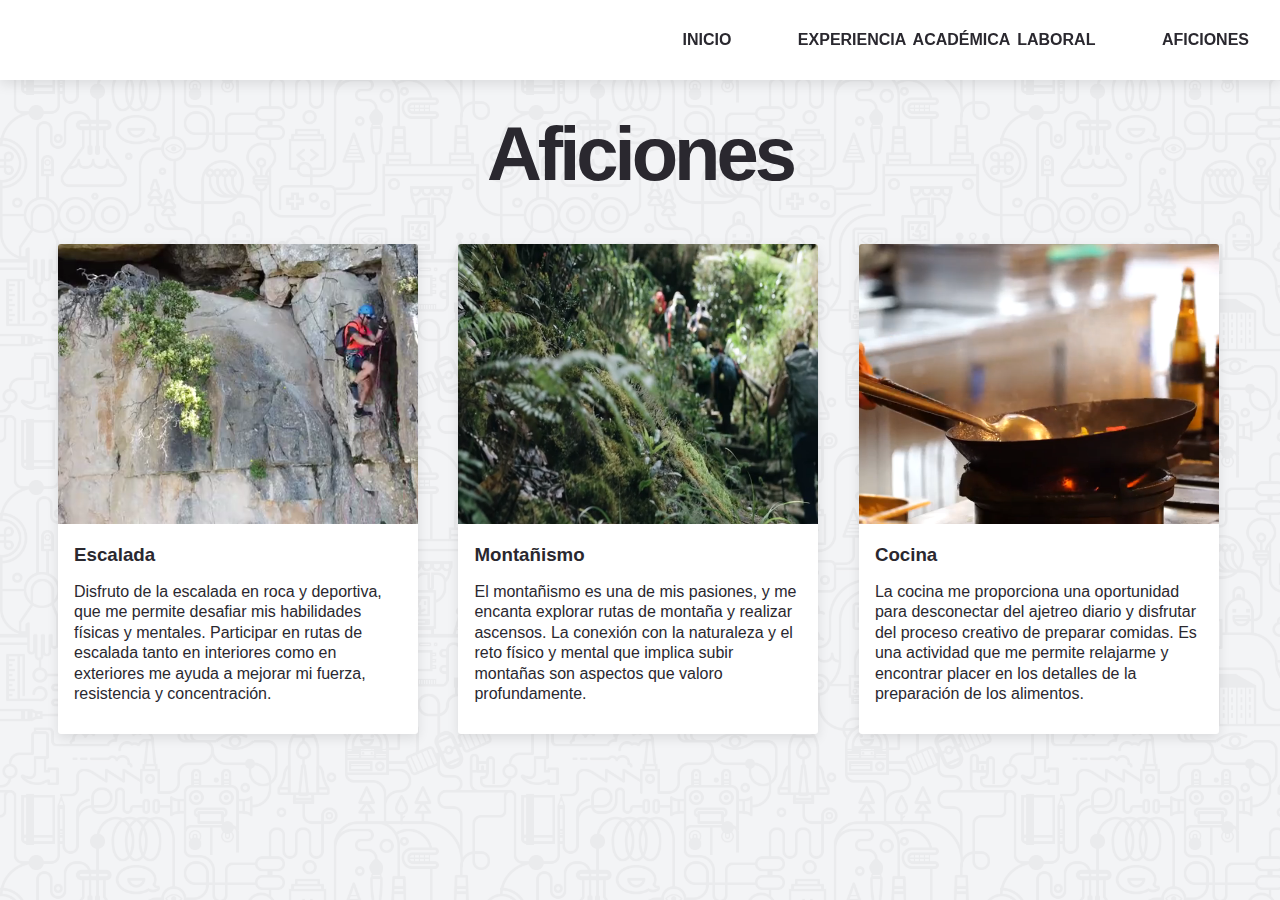
==== aficiones.html @ ba7e53c0 "first commit" ====
<!-- 
    Nombre: Ion Cerezo
    Fecha: 17/09/2024
    Módulo: Desarrollo de aplicaciones web.
    UD: 01
    Asignatura: Lenguaje de marcas y Sistemas de gestión de la información
    Nombre del ejercicio: Tarea Evaluativa 02
    Tarea autoevaluativa: https://docs.google.com/document/d/19-uhKb5pA9MtU6Qa8hVRC0VMDV7rVPfle52HvGSOS9o/edit?usp=sharing
    Código en vivo: 
-->

<!-- Declaración del doctype en HTML5 -->
<!DOCTYPE html>
<!-- Sintaxis en HTML5. -->
<html lang="es">

<head>
  <meta name="viewport" content="width=device-width, initial-scale=1.0">
  <meta charset="utf-8">
  <meta name="description" content="Página con aficiones.">
  <meta name="keywords" content="CV, Curriculum Vitae, Aficiones, Escalada, Cocina, Montañismo">
  <title>Aficiones</title>
</head>

<body style="background-color: #f3f4f6; font-family:  Helvetica, Arial, sans-serif;">
  <!-- Etiqueta para mostrar el contenido inicial de la página -->
  <header>
    <h1>Aficiones</h1>
    <!--Definir estilos en un archivo externo enlazado-->
    <link rel="stylesheet" href="./styles/styles.css">
  </header>

  <!-- Sección para mostrar mis aficiones -->
  <main>
    <!-- Div para agrupar las tres secciones y estilarlas-->
    <div style="margin: auto; max-width: 1200px">
      <section class="aficiones">
        <!-- Video en varios formatos para compatibilidad -->
        <video autoplay muted loop preload="auto">
          <source src="videos/escalada.mp4" type="video/mp4" />
          <source src="videos/escalada.webm" type="video/webm" />
          <source src="videos/escalada.ogv" type="video/ogg" />
          <img src="images/imagennovideo.png" alt="No soporta el vídeo" />
          Su navegador no es compatible con los videos elegidos
        </video>
        <!-- Lista con definiciones -->
        <dl>
          <dt>Escalada</dt>
          <dd>
            Disfruto de la escalada en roca y deportiva, que me permite desafiar
            mis habilidades físicas y mentales. Participar en rutas de escalada
            tanto en interiores como en exteriores me ayuda a mejorar mi fuerza,
            resistencia y concentración.
          </dd>
        </dl>
      </section>

      <section class="aficiones">
        <!-- Video en varios formatos para compatibilidad -->
        <video autoplay muted loop preload="auto">
          <source src="videos/senderismo.mp4" type="video/mp4" />
          <source src="videos/senderismo.webm" type="video/webm" />
          <source src="videos/senderismo.ogv" type="video/ogg" />
          <img src="images/imagennovideo.png" alt="No soporta el vídeo" />
          Su navegador no es compatible con los videos elegidos
        </video>
        <dl>
          <dt>Montañismo</dt>
          <dd>
            El montañismo es una de mis pasiones, y me encanta explorar rutas de
            montaña y realizar ascensos. La conexión con la naturaleza y el reto
            físico y mental que implica subir montañas son aspectos que valoro
            profundamente.
          </dd>
        </dl>
      </section>

      <section class="aficiones">
        <!-- Video en varios formatos para compatibilidad -->
        <video autoplay muted loop preload="auto">
          <source src="videos/cocina.mp4" type="video/mp4" />
          <source src="videos/cocina.webm" type="video/webm" />
          <source src="videos/cocina.ogv" type="video/ogg" />
          <img src="images/imagennovideo.png" alt="No soporta el vídeo." />
          Su navegador no es compatible con los videos elegidos
        </video>
        <dl>
          <dt>Cocina</dt>
          <dd>
            La cocina me proporciona una oportunidad para desconectar del ajetreo
            diario y disfrutar del proceso creativo de preparar comidas. Es una
            actividad que me permite relajarme y encontrar placer en los detalles
            de la preparación de los alimentos.
          </dd>
        </dl>
      </section>
    </div>
  </main>
  <!-- Sección de navegación -->
  <nav>
    <h2>Conoce más sobre mí</h2>
    <ol>
      <li><a href="index.html">Inicio</a></li>
      <li>
        <a href="experiencia.html">Experiencia Académica Laboral</a>
      </li>
      <li>
        <a href="aficiones.html">Aficiones</a>
      </li>
    </ol>
  </nav>

</body>

</html>
---- styles/styles.css ----
/*
    Nombre: Ion Cerezo
    Fecha: 17/09/2024
    Módulo: Desarrollo de aplicaciones web.
    UD: 01
    Asignatura: Lenguaje de marcas y Sistemas de gestión de la información
    Nombre del ejercicio: Tarea Evaluativa 02
    Tarea autoevaluativa: https://docs.google.com/document/d/19-uhKb5pA9MtU6Qa8hVRC0VMDV7rVPfle52HvGSOS9o/edit?usp=sharing
    Código en vivo: 
*/

/* ESTILOS GENERALES*/
body {
  background: url("../images/background.png") repeat fixed;
  background-size: 500px;
  margin: 0px;
  margin-bottom: 30px;
  /*Aplico color de texto a todos los elementos*/
  color: #2a282f;
}
/*
body {
  background-color: #e5e5f7;
  opacity: 0.8;
  background-image:  linear-gradient(#444cf7 1px, transparent 1px), linear-gradient(to right, #444cf7 1px, #e5e5f7 1px);
  background-size: 20px 20px;
}
*/
main {
  padding-inline: 40px;
}

a {
  color: #437a16;
}
h1 {
  font-size: 76px;
  letter-spacing: -4px;
  text-align: center;
  line-height: 81px;
  padding: 16px;
  margin-bottom: 0px;
}

h2 {
  margin: 32px 0px 22px 0px;
}
h3 {
  margin-block: 13px;
}

p,
dd,
td {
  line-height: 20.5px;
  margin-block: 16px;
}

header {
  padding: 16px;
  margin-top: 30px;
  margin-inline: auto;
}
section {
  max-width: 800px;
  margin-inline: auto;
}

.sombra {
  box-shadow: rgba(0, 0, 0, 0.1) 0px 4px 12px;
}

/* PAGINA INDEX */

#retrato {
  margin-top: 22px;
  border-radius: 100%;
  width: 320px;
}
#datos-personales img {
  margin-right: 5px;
}

/*PÁGINA EXPERIENCIA*/

table {
  /*Para que se muestre un borde en vez de doble */
  border-collapse: collapse;
  background-color: white;
  border-radius: 3px;
  padding: 16px;
  margin: 34px 22px;
}

td,
th {
  border: 1px dotted #2a282f91;
}

th {
  padding: 20px 60px 30px;
}
td {
  padding: 20px 20px;
}
.tarjeta {
  display: inline-block;
  width: 188px;
  height: 185px;
  background-color: white;
  border-radius: 3px;
  padding: 16px;
  margin: 21.6px;
  /*Ajusto el baseline para que todas las tarjetas se vean a la misma altura*/
  vertical-align: top;
  text-align: center;
}
/*Uso de display:flex para poner los textos centrados y a la misma altura dentro de la caja */
.tarjeta h3 {
  display: flex;
  justify-content: center;
  align-items: center;
  height: 50px;
}

.tarjeta ul {
  list-style-type: none;
  line-height: 25px;
  padding: 15px 0px;
}

/* PÁGINA AFICIONES */

.aficiones {
  margin: 18px;
  background-color: white;
  box-shadow: rgba(0, 0, 0, 0.1) 0px 4px 12px;
  width: 360px;
  height: 490px;
  display: inline-block;
  overflow: hidden;
  border-radius: 3px;
}

.aficiones dl {
  padding: 16px;
  width: 328px;
  margin-inline: auto;
  margin-block: 0px;
}

/* Mismo tamaño que el h3 tiene por defecto */
.aficiones dt {
  font-size: 1.17em;
  font-weight: 600;
}

.aficiones dd {
  margin-top: 16px;
  margin-inline: auto;
}

video {
  width: 360px;
  height: 280px;
  object-fit: cover;
}

/*BARRA DE NAVEGACIÓN */

nav {
  /*Posición siempre por encima */
  position: fixed;
  /*Se posiciona arriba del todo del viewport */
  top: 0px;
  background-color: white;
  list-style-type: none;
  text-align: right;
  /*vw para que ocupe todo el ancho del viewport*/
  width: 100vw;
  padding: 0px;
  margin: 0px;
  box-shadow: rgba(0, 0, 0, 0.1) 0px 4px 12px;
}
nav h2 {
  /*Oculto pero sigue disponible en el html*/
  visibility: hidden;
  font-size: 0px;
  margin: 0px;
}
nav ol {
  margin: 0px;
}
nav li {
  display: inline-block;
  word-spacing: 3px;
  text-transform: uppercase;
  padding: 31px;
  font-weight: 600;
}

nav a {
  color: #2a282f;
  text-decoration: none;
}
nav a:hover {
  color: #437a16;
}
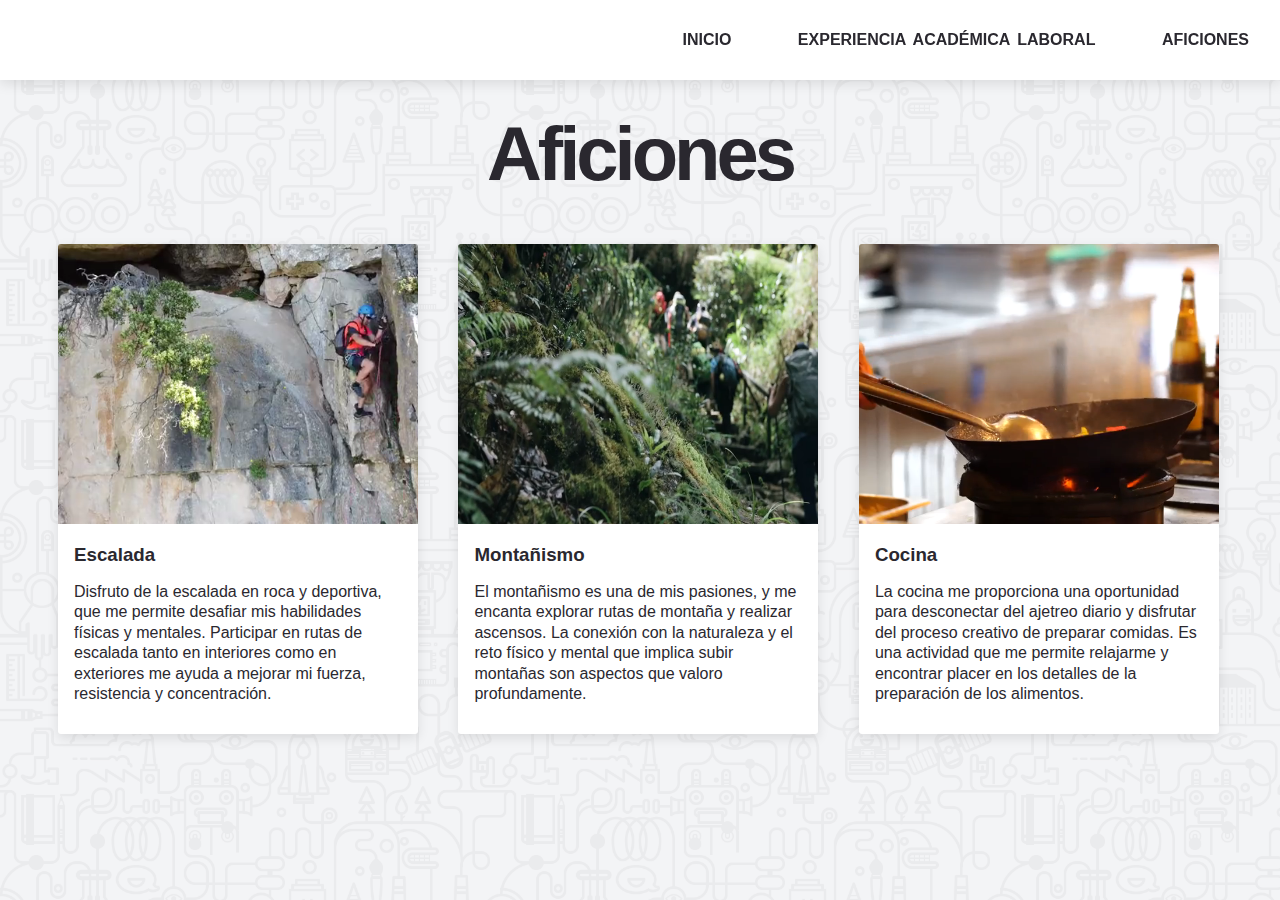
==== commit b74d073d: "add links" ====
--- a/aficiones.html
+++ b/aficiones.html
@@ -6,7 +6,7 @@
     Asignatura: Lenguaje de marcas y Sistemas de gestión de la información
     Nombre del ejercicio: Tarea Evaluativa 02
     Tarea autoevaluativa: https://docs.google.com/document/d/19-uhKb5pA9MtU6Qa8hVRC0VMDV7rVPfle52HvGSOS9o/edit?usp=sharing
-    Código en vivo: 
+    Código en vivo: https://cerezo-valero-ion-lmsgi01-te2.vercel.app/ 
 -->
 
 <!-- Declaración del doctype en HTML5 -->
--- a/styles/styles.css
+++ b/styles/styles.css
@@ -6,7 +6,7 @@
     Asignatura: Lenguaje de marcas y Sistemas de gestión de la información
     Nombre del ejercicio: Tarea Evaluativa 02
     Tarea autoevaluativa: https://docs.google.com/document/d/19-uhKb5pA9MtU6Qa8hVRC0VMDV7rVPfle52HvGSOS9o/edit?usp=sharing
-    Código en vivo: 
+    Código en vivo: https://cerezo-valero-ion-lmsgi01-te2.vercel.app/ 
 */
 
 /* ESTILOS GENERALES*/
